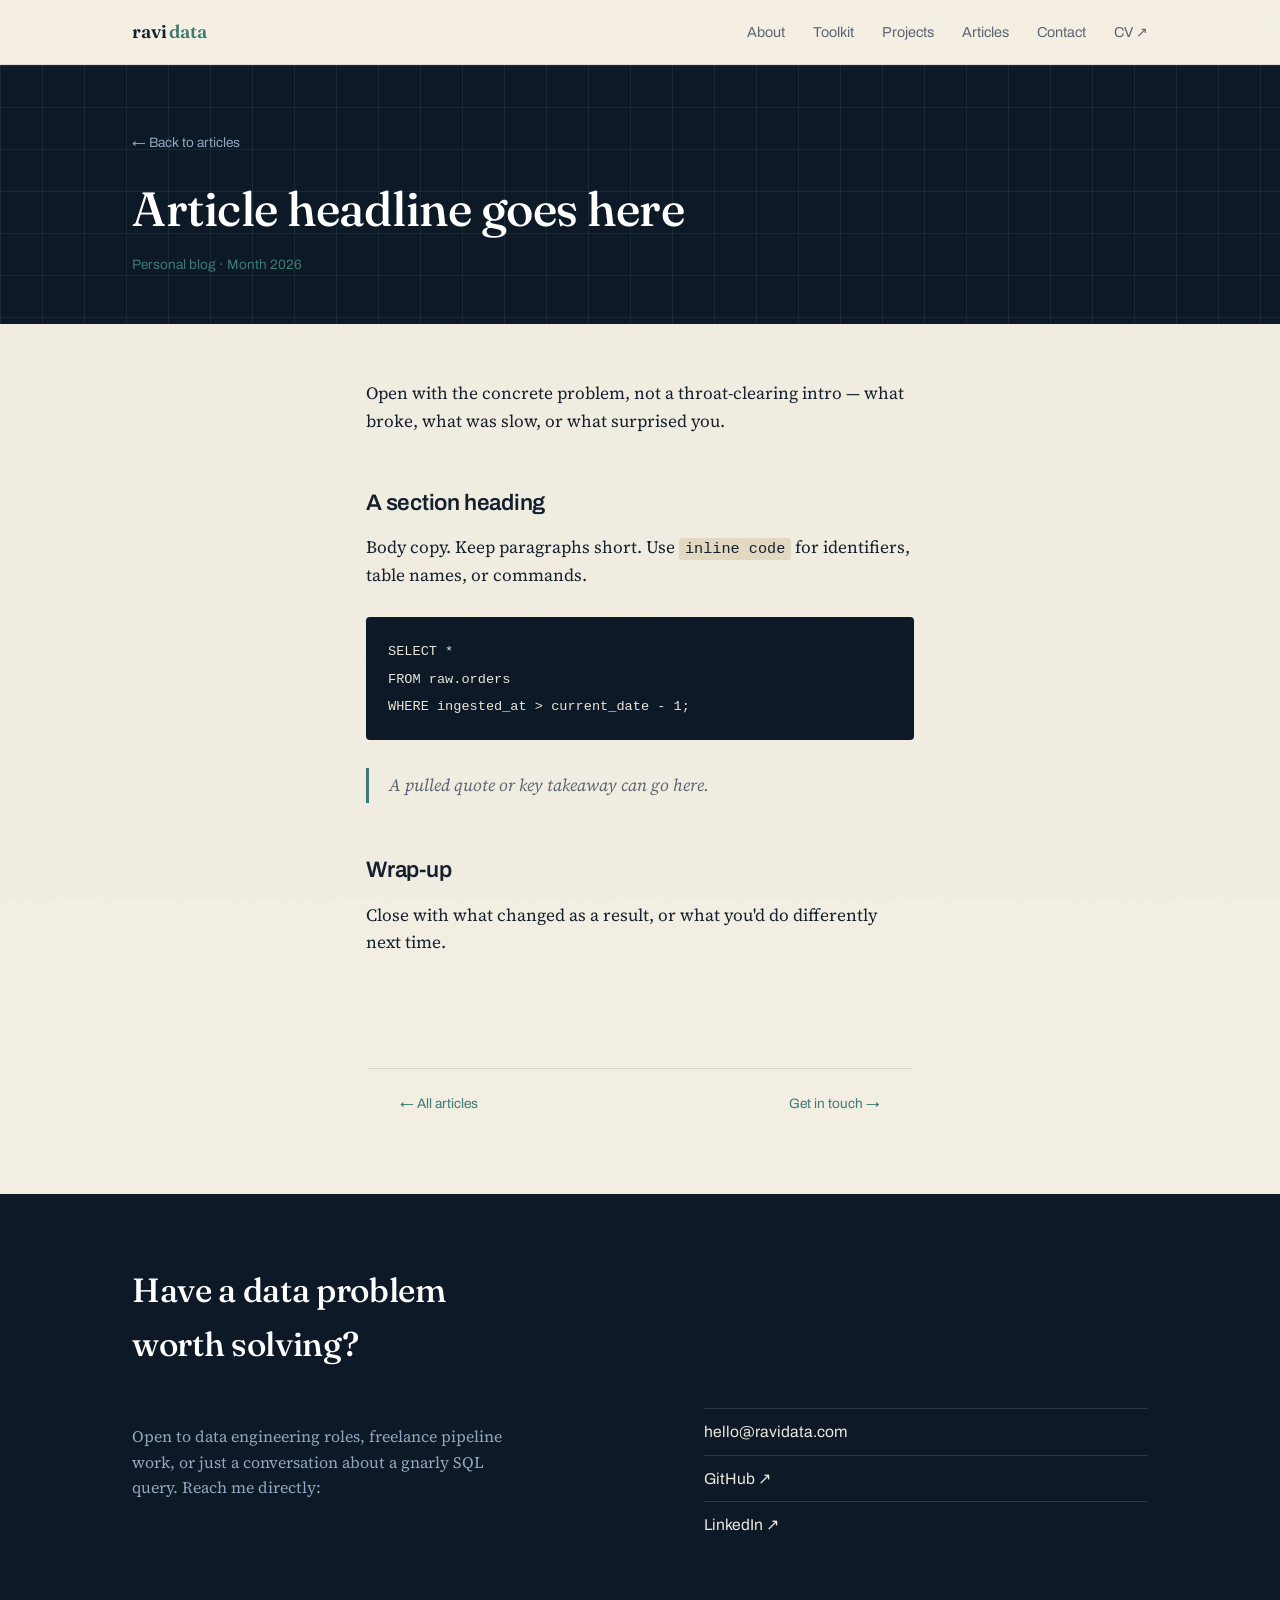
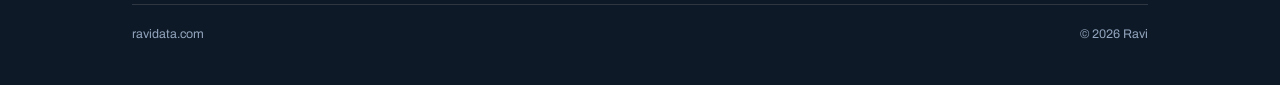
==== articles/_template.html @ 5539d4ce "Rename _template.html to articles/_template.html" ====
<!DOCTYPE html>
<html lang="en">
<head>
<meta charset="UTF-8">
<meta name="viewport" content="width=device-width, initial-scale=1.0">

<!--
==================================================================
  HOW TO USE THIS TEMPLATE
==================================================================
  1. Duplicate this file, rename it (e.g. my-new-post.html), keep
     it inside the /articles folder.
  2. Edit the <title>, the meta description, the heading, date,
     and the body content below — search for "EDIT:".
  3. Add matching {...} entry to the ARTICLES array in ../index.html
     so it shows up on the homepage, with link set to
     "articles/my-new-post.html".
  4. Everything else (fonts, colors, nav, footer) is shared via
     ../styles.css — you don't need to touch it here.
==================================================================
-->

<!-- EDIT: page title -->
<title>Why your dbt models should fail loudly — Ravi</title>
<meta name="description" content="EDIT: one-sentence summary of the article, for search engines and link previews.">

<link rel="preconnect" href="https://fonts.googleapis.com">
<link rel="preconnect" href="https://fonts.gstatic.com" crossorigin>
<link href="https://fonts.googleapis.com/css2?family=Fraunces:opsz,wght@9..144,400;9..144,500;9..144,600;9..144,700&family=Archivo:wght@400;500;600;700&family=Source+Serif+4:opsz,wght@8..60,400;8..60,500;8..60,600&display=swap" rel="stylesheet">
<link rel="stylesheet" href="../styles.css">
</head>
<body>

<nav>
  <div class="wrap">
    <a href="../index.html" class="nav-mark">ravi<span>data</span></a>
    <ul class="nav-links">
      <li><a href="../index.html#about">About</a></li>
      <li><a href="../index.html#toolkit">Toolkit</a></li>
      <li><a href="../index.html#projects">Projects</a></li>
      <li><a href="../index.html#articles">Articles</a></li>
      <li><a href="../index.html#contact">Contact</a></li>
      <li><a href="../resume.pdf" target="_blank" rel="noopener">CV ↗</a></li>
    </ul>
  </div>
</nav>

<header class="article-header">
  <div class="wrap">
    <a href="../index.html#articles" class="back-link">← Back to articles</a>
    <!-- EDIT: headline -->
    <h1>Article headline goes here</h1>
    <!-- EDIT: date / source -->
    <div class="article-meta-row">Personal blog · Month 2026</div>
  </div>
</header>

<article class="article-body">
  <!-- EDIT: body content. Plain HTML — paragraphs, headings, lists,
       blockquotes and code blocks are all styled automatically. -->

  <p>
    Open with the concrete problem, not a throat-clearing intro —
    what broke, what was slow, or what surprised you.
  </p>

  <h2>A section heading</h2>
  <p>
    Body copy. Keep paragraphs short. Use <code>inline code</code> for
    identifiers, table names, or commands.
  </p>

  <pre><code>SELECT *
FROM raw.orders
WHERE ingested_at &gt; current_date - 1;</code></pre>

  <blockquote>
    A pulled quote or key takeaway can go here.
  </blockquote>

  <h2>Wrap-up</h2>
  <p>
    Close with what changed as a result, or what you'd do differently
    next time.
  </p>
</article>

<div class="article-footer-nav">
  <a href="../index.html#articles">← All articles</a>
  <a href="../index.html#contact">Get in touch →</a>
</div>

<footer>
  <div class="wrap">
    <h2>Have a data problem worth solving?</h2>
    <div class="footer-grid">
      <div>
        <p style="color:var(--text-on-dark-dim); max-width:48ch;">
          Open to data engineering roles, freelance pipeline work, or just a
          conversation about a gnarly SQL query. Reach me directly:
        </p>
      </div>
      <div>
        <ul class="contact-links">
          <li><a href="mailto:hello@ravidata.com">hello@ravidata.com</a></li>
          <li><a href="https://github.com/" target="_blank" rel="noopener">GitHub ↗</a></li>
          <li><a href="https://www.linkedin.com/" target="_blank" rel="noopener">LinkedIn ↗</a></li>
        </ul>
      </div>
    </div>
    <div class="footer-bottom">
      <span>ravidata.com</span>
      <span>&copy; <span id="year"></span> Ravi</span>
    </div>
  </div>
</footer>

<script>document.getElementById('year').textContent = new Date().getFullYear();</script>

</body>
</html>
---- styles.css ----
:root {
    /* EDIT: COLORS — ink, parchment, pine-teal and brass */
    --ink:        #0D1926;   /* deep ink navy — dark surfaces */
    --ink-2:      #152840;   /* slightly lighter ink for panels */
    --paper:      #F2EEE2;   /* aged parchment — light surfaces */
    --paper-2:    #E4DAC3;   /* deeper parchment tone for cards */
    --line:       #3E7A71;   /* pine teal — pipeline / structural lines */
    --amber:      #B9843F;   /* brass — active nodes / highlights */
    --text-on-dark: #ECE8DC;
    --text-on-dark-dim: #93A5BE;
    --text-on-light: #15202E;
    --text-on-light-dim: #5C6672;

    --font-display: 'Fraunces', serif;   /* big headline moments only */
    --font-head: 'Archivo', sans-serif;  /* nav, buttons, labels, small UI */
    --font-body: 'Source Serif 4', serif; /* reading copy */
  }

  * { box-sizing: border-box; }
  html { scroll-behavior: smooth; }
  body {
    margin: 0;
    background: var(--paper);
    color: var(--text-on-light);
    font-family: var(--font-body);
    line-height: 1.6;
    position: relative;
  }
  /* subtle paper grain, sitewide — gives flat color real texture */
  body::before {
    content: "";
    position: fixed;
    inset: 0;
    z-index: 0;
    pointer-events: none;
    opacity: 0.05;
    mix-blend-mode: multiply;
    background-image: url("data:image/svg+xml,%3Csvg xmlns='http://www.w3.org/2000/svg' width='140' height='140'%3E%3Cfilter id='n'%3E%3CfeTurbulence type='fractalNoise' baseFrequency='0.9' numOctaves='2' stitchTiles='stitch'/%3E%3C/filter%3E%3Crect width='100%25' height='100%25' filter='url(%23n)'/%3E%3C/svg%3E");
  }
  nav, header, main, footer { position: relative; z-index: 1; }
  h1, h2, h3, .head {
    font-family: var(--font-head);
    letter-spacing: -0.01em;
    margin: 0;
  }
  a { color: inherit; }
  img { max-width: 100%; display: block; }

  .wrap {
    max-width: 1080px;
    margin: 0 auto;
    padding: 0 32px;
  }

  @media (max-width: 640px) {
    .wrap { padding: 0 20px; }
  }

  /* ---------- NAV ---------- */
  nav {
    position: sticky;
    top: 0;
    z-index: 50;
    background: rgba(244,239,228,0.9);
    backdrop-filter: blur(8px);
    border-bottom: 1px solid rgba(16,27,44,0.1);
  }
  nav .wrap {
    display: flex;
    justify-content: space-between;
    align-items: center;
    height: 64px;
  }
  .nav-mark {
    font-family: var(--font-display);
    font-optical-sizing: auto;
    font-weight: 600;
    font-size: 1.15rem;
    text-decoration: none;
    display: flex;
    align-items: baseline;
    gap: 2px;
  }
  .nav-mark span { color: var(--line); }
  .nav-links { display: flex; gap: 28px; list-style: none; margin: 0; padding: 0; }
  .nav-links a {
    text-decoration: none;
    font-family: var(--font-head);
    font-size: 0.9rem;
    color: var(--text-on-light-dim);
    transition: color 0.15s ease;
  }
  .nav-links a:hover { color: var(--ink); }
  .nav-links { display: flex; }
  @media (max-width: 640px) {
    .nav-links { gap: 16px; }
    .nav-links a { font-size: 0.78rem; }
  }

  /* ---------- HERO ---------- */
  .hero {
    background: var(--ink);
    color: var(--text-on-dark);
    position: relative;
    overflow: hidden;
    background-image:
      linear-gradient(rgba(79,151,139,0.14) 1px, transparent 1px),
      linear-gradient(90deg, rgba(79,151,139,0.14) 1px, transparent 1px);
    background-size: 42px 42px;
  }
  .hero::after {
    content: "";
    position: absolute;
    inset: 0;
    background: radial-gradient(ellipse 60% 50% at 15% 20%, rgba(16,27,44,0) 0%, var(--ink) 78%);
    pointer-events: none;
  }
  .hero-inner {
    position: relative;
    z-index: 2;
    padding: 88px 0 64px;
    display: grid;
    grid-template-columns: 1.1fr 1fr;
    gap: 40px;
    align-items: center;
  }
  @media (max-width: 860px) {
    .hero-inner { grid-template-columns: 1fr; padding: 56px 0 40px; }
  }
  .hero-eyebrow {
    font-family: var(--font-head);
    font-size: 0.82rem;
    color: var(--line);
    margin-bottom: 18px;
    display: flex;
    align-items: center;
    gap: 10px;
  }
  .hero-eyebrow .dash { width: 26px; height: 1px; background: var(--line); display: inline-block; }
  h1.title {
    font-family: var(--font-display);
    font-optical-sizing: auto;
    font-size: clamp(2.5rem, 5.2vw, 3.7rem);
    font-weight: 500;
    letter-spacing: -0.015em;
    line-height: 1.1;
    color: #fff;
  }
  .hero-sub {
    font-family: var(--font-body);
    font-size: 1.08rem;
    color: var(--text-on-dark-dim);
    margin-top: 20px;
    max-width: 46ch;
  }
  .hero-cta {
    margin-top: 32px;
    display: flex;
    gap: 14px;
    flex-wrap: wrap;
  }
  .btn {
    font-family: var(--font-head);
    font-size: 0.88rem;
    text-decoration: none;
    padding: 11px 22px;
    border-radius: 3px;
    display: inline-block;
    transition: transform 0.15s ease, background 0.15s ease;
  }
  .btn-primary { background: var(--amber); color: var(--ink); font-weight: 600; }
  .btn-primary:hover { transform: translateY(-1px); }
  .btn-ghost { border: 1px solid rgba(237,234,224,0.3); color: var(--text-on-dark); }
  .btn-ghost:hover { border-color: var(--line); background: rgba(62,122,113,0.12); }

  /* pipeline diagram */
  .pipeline-box { position: relative; }
  .pipeline-box svg { width: 100%; height: auto; overflow: visible; }
  .node-label {
    font-family: var(--font-head);
    font-size: 11.5px;
    fill: var(--text-on-dark-dim);
  }
  .node-label.active { fill: var(--amber); }
  .pipe-line { stroke: var(--line); stroke-width: 1.5; fill: none; opacity: 0.55; }
  .pipe-node { fill: var(--ink-2); stroke: var(--line); stroke-width: 1.5; }
  .pipe-node.amber { stroke: var(--amber); }
  .pulse { fill: var(--amber); }

  /* ---------- SECTION SCAFFOLD ---------- */
  section { padding: 76px 0; }
  .section-head {
    display: flex;
    align-items: flex-end;
    justify-content: space-between;
    gap: 24px;
    margin-bottom: 40px;
    border-bottom: 1px solid rgba(16,27,44,0.12);
    padding-bottom: 18px;
  }
  .section-head h2 {
    font-family: var(--font-display);
    font-optical-sizing: auto;
    font-size: 1.85rem;
    font-weight: 500;
    letter-spacing: -0.01em;
  }
  .section-tag {
    font-family: var(--font-head);
    font-size: 0.8rem;
    color: var(--text-on-light-dim);
    text-align: right;
  }

  /* ---------- ABOUT ---------- */
  .about-grid {
    display: grid;
    grid-template-columns: 1.4fr 1fr;
    gap: 48px;
  }
  @media (max-width: 760px) { .about-grid { grid-template-columns: 1fr; } }
  .about-grid p { font-size: 1.05rem; color: var(--text-on-light); max-width: 62ch; }
  .focus-list { list-style: none; margin: 0; padding: 0; }
  .focus-list li {
    padding: 14px 0;
    border-top: 1px solid rgba(16,27,44,0.12);
    display: flex;
    justify-content: space-between;
    font-family: var(--font-head);
    font-size: 0.92rem;
  }
  .focus-list li:last-child { border-bottom: 1px solid rgba(16,27,44,0.12); }
  .focus-list span.n { color: var(--text-on-light-dim); }

  /* ---------- TOOLKIT ---------- */
  .toolkit-group {
    padding: 26px 0;
    border-top: 1px solid rgba(16,27,44,0.12);
  }
  .toolkit-group:last-child { border-bottom: 1px solid rgba(16,27,44,0.12); }
  .toolkit-group h3 {
    font-size: 0.82rem;
    font-weight: 600;
    color: var(--line);
    margin-bottom: 18px;
  }
  .tool-grid {
    display: grid;
    grid-template-columns: repeat(auto-fill, minmax(104px, 1fr));
    gap: 12px;
  }
  .tool-tile {
    background: var(--paper);
    border: 1px solid rgba(16,27,44,0.14);
    border-radius: 4px;
    padding: 16px 10px 13px;
    display: flex;
    flex-direction: column;
    align-items: center;
    gap: 10px;
    transition: border-color 0.18s ease, transform 0.18s ease;
  }
  .tool-tile:hover {
    border-color: var(--line);
    transform: translateY(-2px);
  }
  .tool-tile--label-only { justify-content: center; min-height: 66px; }
  .icon-wrap {
    position: relative;
    width: 28px;
    height: 28px;
  }
  .icon-wrap img {
    position: absolute;
    inset: 0;
    width: 28px;
    height: 28px;
    object-fit: contain;
    transition: opacity 0.18s ease;
  }
  .icon-wrap img.mono { opacity: 1; }
  .icon-wrap img.color { opacity: 0; }
  .tool-tile:hover .icon-wrap img.mono { opacity: 0; }
  .tool-tile:hover .icon-wrap img.color { opacity: 1; }
  .tool-name {
    font-family: var(--font-head);
    font-size: 0.78rem;
    color: var(--text-on-light);
    text-align: center;
    line-height: 1.2;
  }

  /* ---------- PROJECTS ---------- */
  .project-list {
    display: flex;
    flex-direction: column;
  }
  .project-card {
    display: grid;
    grid-template-columns: 90px 1fr auto;
    gap: 24px;
    align-items: start;
    padding: 26px 0;
    padding-left: 14px;
    margin-left: -14px;
    border-top: 1px solid rgba(16,27,44,0.12);
    border-left: 2px solid transparent;
    transition: border-color 0.18s ease, background 0.18s ease;
  }
  .project-card:hover {
    border-left-color: var(--line);
    background: rgba(79,151,139,0.05);
  }
  .project-list .project-card:last-child { border-bottom: 1px solid rgba(16,27,44,0.12); }
  @media (max-width: 700px) {
    .project-card { grid-template-columns: 1fr; gap: 10px; }
  }
  .project-index {
    font-family: var(--font-head);
    font-size: 0.85rem;
    color: var(--text-on-light-dim);
    padding-top: 3px;
  }
  .project-body h3 { font-size: 1.15rem; font-weight: 600; margin-bottom: 6px; }
  .project-body p { margin: 0 0 12px; color: var(--text-on-light-dim); font-size: 0.98rem; max-width: 58ch; }
  .project-tags { display: flex; flex-wrap: wrap; gap: 7px; }
  .project-tags span {
    font-family: var(--font-head);
    font-size: 0.72rem;
    padding: 3px 9px;
    background: var(--paper-2);
    border-radius: 3px;
    color: var(--text-on-light-dim);
  }
  .article-meta {
    font-family: var(--font-head);
    font-size: 0.78rem;
    color: var(--text-on-light-dim);
  }
  #article-list .project-card { background: var(--paper); }
  #article-list .project-tags span { background: var(--paper-2); }
  .project-links {
    display: flex;
    flex-direction: column;
    gap: 8px;
    align-items: flex-end;
    padding-top: 3px;
  }
  @media (max-width: 700px) { .project-links { align-items: flex-start; flex-direction: row; } }
  .project-links a {
    font-family: var(--font-head);
    font-size: 0.82rem;
    text-decoration: none;
    color: var(--line);
    white-space: nowrap;
  }
  .project-links a:hover { color: var(--amber); }

  /* ---------- CONTACT / FOOTER ---------- */
  footer {
    background: var(--ink);
    color: var(--text-on-dark);
    padding: 70px 0 40px;
  }
  footer h2 {
    font-family: var(--font-display);
    font-optical-sizing: auto;
    color: #fff;
    font-size: 2.1rem;
    font-weight: 500;
    letter-spacing: -0.01em;
    max-width: 16ch;
  }
  .footer-grid {
    display: grid;
    grid-template-columns: 1.2fr 1fr;
    gap: 40px;
    margin-top: 36px;
  }
  @media (max-width: 700px) { .footer-grid { grid-template-columns: 1fr; } }
  .contact-links { list-style: none; margin: 0; padding: 0; }
  .contact-links li { padding: 10px 0; border-top: 1px solid rgba(237,234,224,0.14); }
  .contact-links a { text-decoration: none; font-family: var(--font-head); font-size: 0.98rem; }
  .contact-links a:hover { color: var(--amber); }
  .footer-bottom {
    margin-top: 56px;
    padding-top: 20px;
    border-top: 1px solid rgba(237,234,224,0.14);
    font-family: var(--font-head);
    font-size: 0.78rem;
    color: var(--text-on-dark-dim);
    display: flex;
    justify-content: space-between;
    flex-wrap: wrap;
    gap: 10px;
  }

  @media (prefers-reduced-motion: reduce) {
    * { animation: none !important; transition: none !important; }
  }

  /* ---------- ARTICLE PAGES (articles/*.html) ---------- */
  .article-header {
    background: var(--ink);
    color: var(--text-on-dark);
    padding: 64px 0 48px;
    background-image:
      linear-gradient(rgba(79,151,139,0.14) 1px, transparent 1px),
      linear-gradient(90deg, rgba(79,151,139,0.14) 1px, transparent 1px);
    background-size: 42px 42px;
  }
  .back-link {
    display: inline-flex;
    align-items: center;
    gap: 8px;
    font-family: var(--font-head);
    font-size: 0.85rem;
    text-decoration: none;
    color: var(--text-on-dark-dim);
    margin-bottom: 28px;
  }
  .back-link:hover { color: var(--amber); }
  .article-header h1 {
    font-family: var(--font-display);
    font-optical-sizing: auto;
    font-size: clamp(2.1rem, 4.6vw, 3rem);
    font-weight: 500;
    letter-spacing: -0.01em;
    color: #fff;
    max-width: 20ch;
    line-height: 1.14;
  }
  .article-meta-row {
    margin-top: 18px;
    font-family: var(--font-head);
    font-size: 0.85rem;
    color: var(--line);
  }
  .article-body {
    max-width: 68ch;
    margin: 0 auto;
    padding: 56px 32px 90px;
    font-size: 1.08rem;
  }
  .article-body h2 {
    font-size: 1.4rem;
    font-weight: 600;
    margin: 2.2em 0 0.6em;
  }
  .article-body h3 {
    font-size: 1.15rem;
    font-weight: 600;
    margin: 1.8em 0 0.5em;
  }
  .article-body p { margin: 0 0 1.2em; }
  .article-body ul, .article-body ol { margin: 0 0 1.2em; padding-left: 1.3em; }
  .article-body li { margin-bottom: 0.4em; }
  .article-body blockquote {
    margin: 1.6em 0;
    padding: 4px 0 4px 20px;
    border-left: 3px solid var(--line);
    color: var(--text-on-light-dim);
    font-style: italic;
  }
  .article-body code {
    font-family: 'Space Grotesk', monospace;
    background: var(--paper-2);
    padding: 2px 6px;
    border-radius: 3px;
    font-size: 0.88em;
  }
  .article-body pre {
    background: var(--ink);
    color: var(--text-on-dark);
    padding: 20px 22px;
    border-radius: 4px;
    overflow-x: auto;
    margin: 1.6em 0;
  }
  .article-body pre code {
    background: none;
    padding: 0;
    color: inherit;
    font-size: 0.85rem;
    line-height: 1.6;
  }
  .article-footer-nav {
    max-width: 68ch;
    margin: 0 auto;
    padding: 0 32px 80px;
    display: flex;
    justify-content: space-between;
    border-top: 1px solid rgba(16,27,44,0.12);
    padding-top: 24px;
  }
  .article-footer-nav a {
    font-family: var(--font-head);
    font-size: 0.85rem;
    text-decoration: none;
    color: var(--line);
  }
  .article-footer-nav a:hover { color: var(--amber); }
  @media (max-width: 640px) {
    .article-body { padding: 40px 20px 70px; font-size: 1.02rem; }
  }
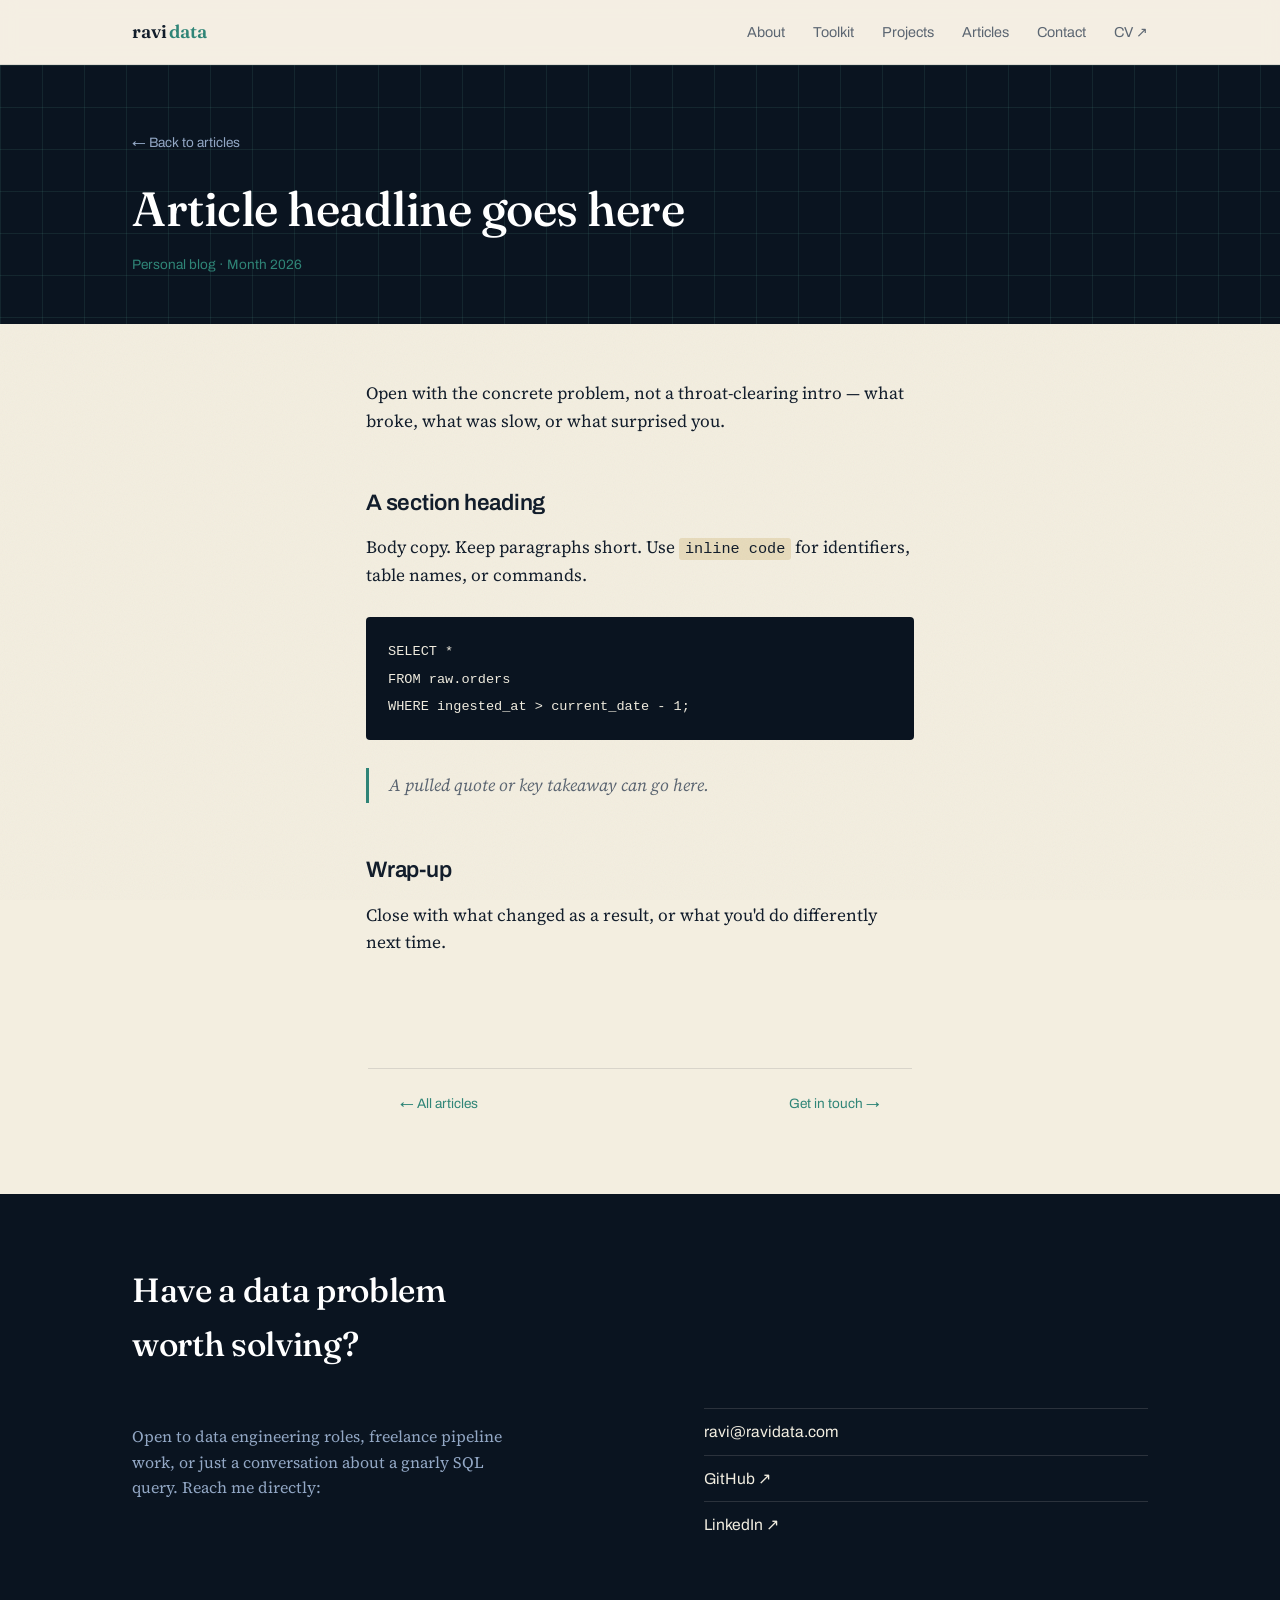
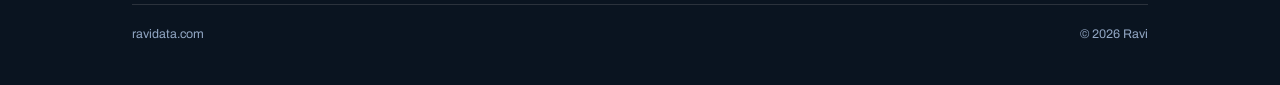
==== commit 1c3d9031: "Update _template.html" ====
--- a/articles/_template.html
+++ b/articles/_template.html
@@ -102,7 +102,7 @@
       </div>
       <div>
         <ul class="contact-links">
-          <li><a href="mailto:hello@ravidata.com">hello@ravidata.com</a></li>
+          <li><a href="mailto:hello@ravidata.com">ravi@ravidata.com</a></li>
           <li><a href="https://github.com/" target="_blank" rel="noopener">GitHub ↗</a></li>
           <li><a href="https://www.linkedin.com/" target="_blank" rel="noopener">LinkedIn ↗</a></li>
         </ul>
--- a/styles.css
+++ b/styles.css
@@ -1,14 +1,14 @@
-  :root {
+:root {
     /* EDIT: COLORS — ink, parchment, pine-teal and brass */
-    --ink:        #0D1926;   /* deep ink navy — dark surfaces */
-    --ink-2:      #152840;   /* slightly lighter ink for panels */
-    --paper:      #F2EEE2;   /* aged parchment — light surfaces */
-    --paper-2:    #E4DAC3;   /* deeper parchment tone for cards */
-    --line:       #3E7A71;   /* pine teal — pipeline / structural lines */
-    --amber:      #B9843F;   /* brass — active nodes / highlights */
-    --text-on-dark: #ECE8DC;
-    --text-on-dark-dim: #93A5BE;
-    --text-on-light: #15202E;
+    --ink:        #0A1420;   /* deep ink navy — dark surfaces */
+    --ink-2:      #122238;   /* slightly lighter ink for panels */
+    --paper:      #F3EEE0;   /* aged parchment — light surfaces */
+    --paper-2:    #E7DBBC;   /* deeper parchment tone for cards */
+    --line:       #2F8577;   /* pine teal — pipeline / structural lines */
+    --amber:      #C6913F;   /* brass — active nodes / highlights */
+    --text-on-dark: #F1EDE0;
+    --text-on-dark-dim: #92A7C4;
+    --text-on-light: #121D2B;
     --text-on-light-dim: #5C6672;
 
     --font-display: 'Fraunces', serif;   /* big headline moments only */
@@ -168,7 +168,12 @@
     display: inline-block;
     transition: transform 0.15s ease, background 0.15s ease;
   }
-  .btn-primary { background: var(--amber); color: var(--ink); font-weight: 600; }
+  .btn-primary {
+    background: var(--amber);
+    color: var(--ink);
+    font-weight: 600;
+    box-shadow: 0 8px 20px -8px rgba(198,145,63,0.55);
+  }
   .btn-primary:hover { transform: translateY(-1px); }
   .btn-ghost { border: 1px solid rgba(237,234,224,0.3); color: var(--text-on-dark); }
   .btn-ghost:hover { border-color: var(--line); background: rgba(62,122,113,0.12); }
@@ -246,42 +251,66 @@
   }
   .tool-grid {
     display: grid;
-    grid-template-columns: repeat(auto-fill, minmax(104px, 1fr));
-    gap: 12px;
+    grid-template-columns: repeat(auto-fill, minmax(108px, 1fr));
+    gap: 14px;
   }
   .tool-tile {
     background: var(--paper);
     border: 1px solid rgba(16,27,44,0.14);
-    border-radius: 4px;
-    padding: 16px 10px 13px;
+    border-radius: 6px;
+    padding: 18px 10px 14px;
     display: flex;
     flex-direction: column;
     align-items: center;
-    gap: 10px;
-    transition: border-color 0.18s ease, transform 0.18s ease;
+    gap: 12px;
+    transition: border-color 0.18s ease, transform 0.18s ease, box-shadow 0.18s ease;
   }
   .tool-tile:hover {
     border-color: var(--line);
-    transform: translateY(-2px);
-  }
-  .tool-tile--label-only { justify-content: center; min-height: 66px; }
+    transform: translateY(-3px);
+    box-shadow: 0 10px 24px -12px rgba(13,25,38,0.35);
+  }
+  .tool-tile--label-only { justify-content: center; min-height: 70px; }
   .icon-wrap {
-    position: relative;
-    width: 28px;
-    height: 28px;
+    width: 32px;
+    height: 32px;
+    display: flex;
+    align-items: center;
+    justify-content: center;
   }
   .icon-wrap img {
-    position: absolute;
-    inset: 0;
-    width: 28px;
-    height: 28px;
+    width: 32px;
+    height: 32px;
     object-fit: contain;
-    transition: opacity 0.18s ease;
-  }
-  .icon-wrap img.mono { opacity: 1; }
-  .icon-wrap img.color { opacity: 0; }
-  .tool-tile:hover .icon-wrap img.mono { opacity: 0; }
-  .tool-tile:hover .icon-wrap img.color { opacity: 1; }
+  }
+  .tool-fallback {
+    width: 32px;
+    height: 32px;
+    border-radius: 50%;
+    background: var(--ink);
+    color: var(--amber);
+    display: flex;
+    align-items: center;
+    justify-content: center;
+    font-family: var(--font-head);
+    font-weight: 700;
+    font-size: 0.85rem;
+  }
+  .tool-badge {
+    width: 32px;
+    height: 32px;
+    border-radius: 7px;
+    display: flex;
+    align-items: center;
+    justify-content: center;
+    font-family: var(--font-head);
+    font-weight: 700;
+    font-size: 0.6rem;
+    letter-spacing: 0.01em;
+    line-height: 1;
+    text-align: center;
+    padding: 2px;
+  }
   .tool-name {
     font-family: var(--font-head);
     font-size: 0.78rem;
